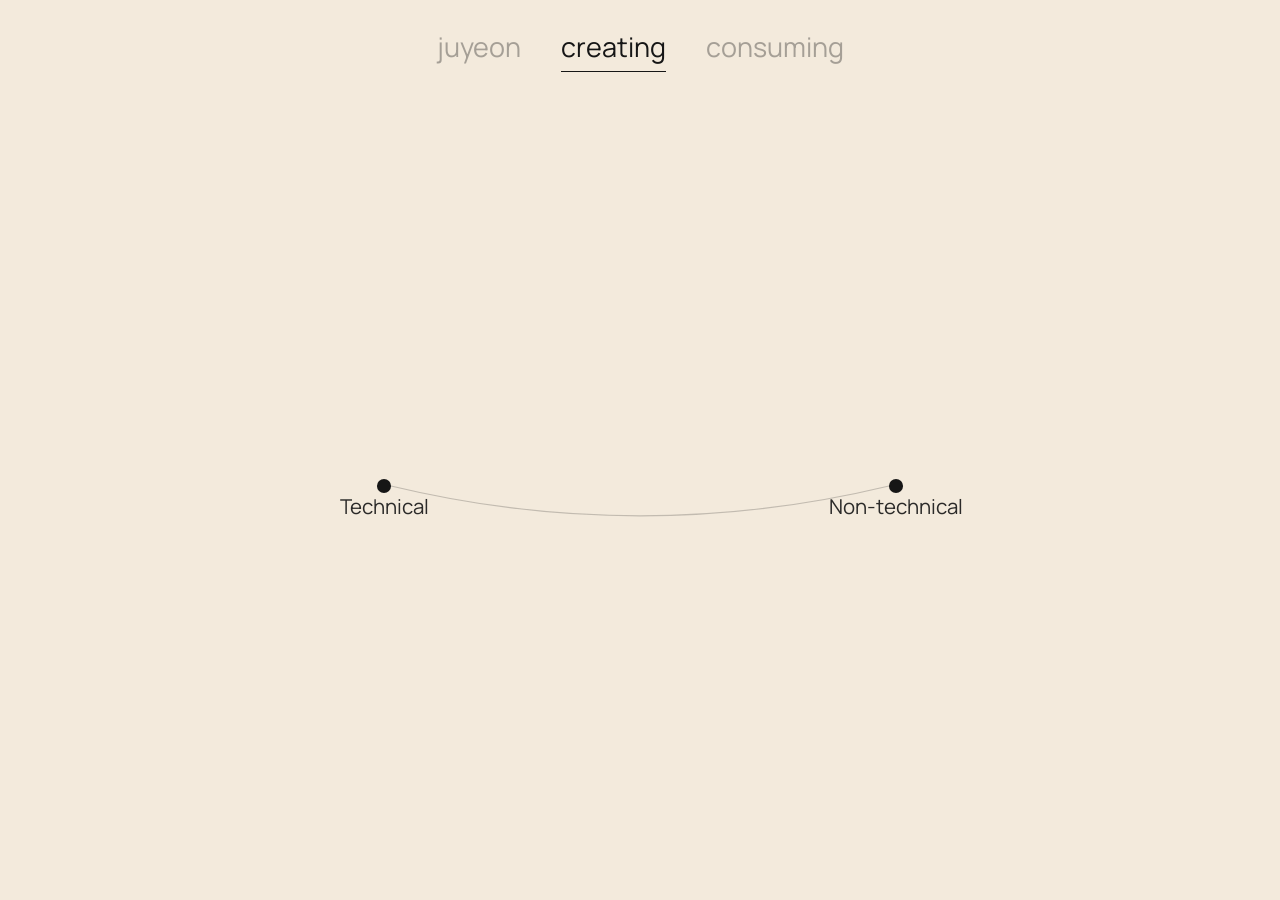
==== creating.html @ 26777bac "first COMMITTTT" ====
<!DOCTYPE html>
<html lang="en">
<head>
<meta charset="UTF-8">
<meta name="viewport" content="width=device-width, initial-scale=1.0">
<title>creating — juyeonm.com</title>
<link rel="stylesheet" href="styles.css">
</head>
<body>
  <nav class="tabs">
    <a href="index.html">juyeon</a>
    <a href="creating.html" class="on">creating</a>
    <a href="consuming.html">consuming</a>
  </nav>

  <div class="stage">
    <svg class="web" id="web"></svg>
  </div>
  <script src="creating.js"></script>
</body>
</html>
---- styles.css ----
@import url("https://fonts.googleapis.com/css2?family=Gochi+Hand&family=Manrope:wght@400;500&display=swap");

html, body { margin: 0; padding: 0; }
body {
  min-height: 100vh;
  min-height: 100dvh;
  display: flex;
  flex-direction: column;
  background: #f3eadc;
  color: #161616;
  font-family: Manrope, sans-serif;
}

.tabs {
  display: flex;
  justify-content: center;
  gap: 2.5rem;
  padding: 28px 20px 0;
}

.tabs a {
  font-size: 27px;
  color: #161616;
  text-decoration: none;
  padding: 0 0 6px;
  opacity: 0.35;
  border-bottom: 1px solid transparent;
}
.tabs a.on {
  opacity: 1;
  border-bottom-color: #161616;
}

.stage {
  flex: 1;
  display: flex;
  align-items: center;
  justify-content: center;
  min-height: 0;
}

.web {
  flex: 1;
  align-self: stretch;
  width: 100%;
  min-height: 0;
  display: block;
  overflow: visible;
}

.web .edge {
  fill: none;
  stroke: #161616;
  stroke-width: 1;
  opacity: 0.22;
  transition: opacity 0.25s ease;
}

.web .edge.kind-theme {
  stroke-dasharray: 3.5 5;
}

.web .edge.kind-causal {
  opacity: 0.35;
}

.web .node .hit {
  fill: transparent;
}

.web .node .dot {
  fill: #161616;
}

.web .node text {
  font-family: Manrope, sans-serif;
  font-size: 15px;
  fill: #161616;
  opacity: 0.78;
  pointer-events: none;
}

.web .node.hub text {
  font-size: 16px;
  opacity: 0.9;
}

.web.is-hover .edge,
.web.is-hover .node {
  opacity: 0.16;
}

.web.is-hover .edge.is-on,
.web.is-hover .node.is-on {
  opacity: 1;
}

.intro {
  display: grid;
  grid-template-columns: minmax(0, 34rem) minmax(200px, 22rem);
  gap: 3.5rem;
  align-items: center;
  max-width: 60rem;
  width: 100%;
  padding: 48px 28px;
}

.page {
  max-width: 34rem;
  width: 100%;
  padding: 48px 28px;
}

p {
  font-size: 20px;
  line-height: 1.65;
  margin: 0 0 1rem;
}
p:last-child { margin-bottom: 0; }

.copy a.ox {
  display: inline-block;
  position: relative;
  color: inherit;
  text-decoration: underline;
  text-decoration-thickness: 1px;
  text-underline-offset: 3px;
  text-decoration-color: currentColor;
  cursor: pointer;
}
.copy a.ox::after {
  content: attr(data-word);
  position: absolute;
  left: 0;
  top: 0;
  font-family: "Gochi Hand", cursive;
  color: #161616;
  opacity: 0;
  pointer-events: none;
  white-space: nowrap;
  text-decoration: none;
}
.copy a.ox:hover {
  color: transparent;
  text-decoration-color: #161616;
}
.copy a.ox:hover::after {
  opacity: 1;
}

.copy .footnotes {
  margin: 1.5rem 0 0;
  padding: 0;
  list-style: none;
  font-size: 13px;
  line-height: 1.5;
  opacity: 0.65;
}
.copy .footnotes li {
  margin: 0 0 0.35rem;
}
.copy .footnotes a {
  color: inherit;
  text-decoration: underline;
  text-decoration-thickness: 1px;
  text-underline-offset: 2px;
}

.copy sup {
  font-size: 0.65em;
  line-height: 0;
}
.copy sup a {
  color: inherit;
  text-decoration: none;
}

.photo {
  width: 100%;
  height: auto;
  display: block;
}

@media (max-width: 720px) {
  .intro {
    grid-template-columns: 1fr;
    gap: 2rem;
  }
  .photo { max-width: 22rem; }
}
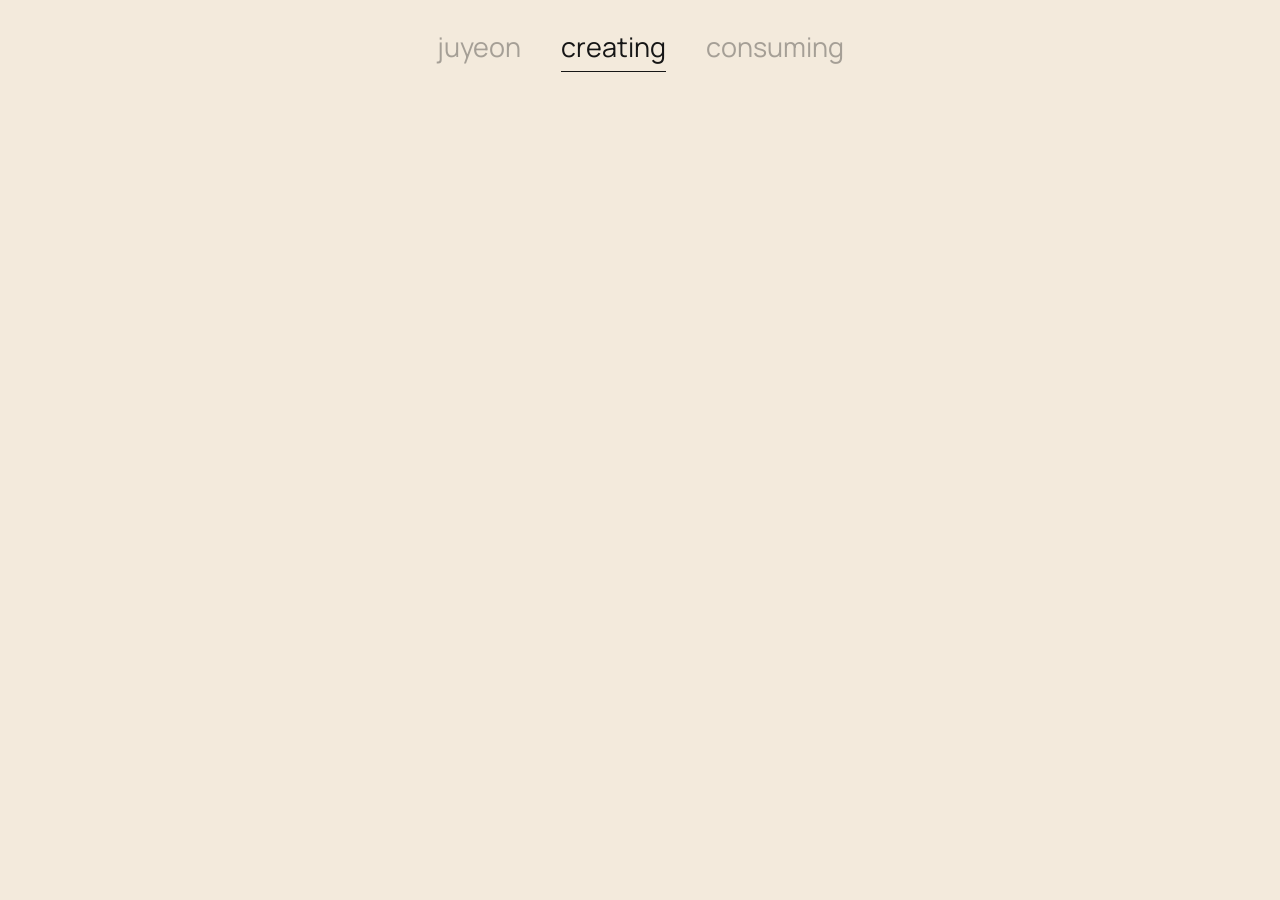
==== commit 47f2f694: "deleted creating.html" ====
--- a/creating.html
+++ b/creating.html
@@ -14,8 +14,8 @@
   </nav>
 
   <div class="stage">
-    <svg class="web" id="web"></svg>
+    <main class="page">
+    </main>
   </div>
-  <script src="creating.js"></script>
 </body>
 </html>
--- a/styles.css
+++ b/styles.css
@@ -36,63 +36,6 @@
   display: flex;
   align-items: center;
   justify-content: center;
-  min-height: 0;
-}
-
-.web {
-  flex: 1;
-  align-self: stretch;
-  width: 100%;
-  min-height: 0;
-  display: block;
-  overflow: visible;
-}
-
-.web .edge {
-  fill: none;
-  stroke: #161616;
-  stroke-width: 1;
-  opacity: 0.22;
-  transition: opacity 0.25s ease;
-}
-
-.web .edge.kind-theme {
-  stroke-dasharray: 3.5 5;
-}
-
-.web .edge.kind-causal {
-  opacity: 0.35;
-}
-
-.web .node .hit {
-  fill: transparent;
-}
-
-.web .node .dot {
-  fill: #161616;
-}
-
-.web .node text {
-  font-family: Manrope, sans-serif;
-  font-size: 15px;
-  fill: #161616;
-  opacity: 0.78;
-  pointer-events: none;
-}
-
-.web .node.hub text {
-  font-size: 16px;
-  opacity: 0.9;
-}
-
-.web.is-hover .edge,
-.web.is-hover .node {
-  opacity: 0.16;
-}
-
-.web.is-hover .edge.is-on,
-.web.is-hover .node.is-on {
-  opacity: 1;
 }
 
 .intro {
